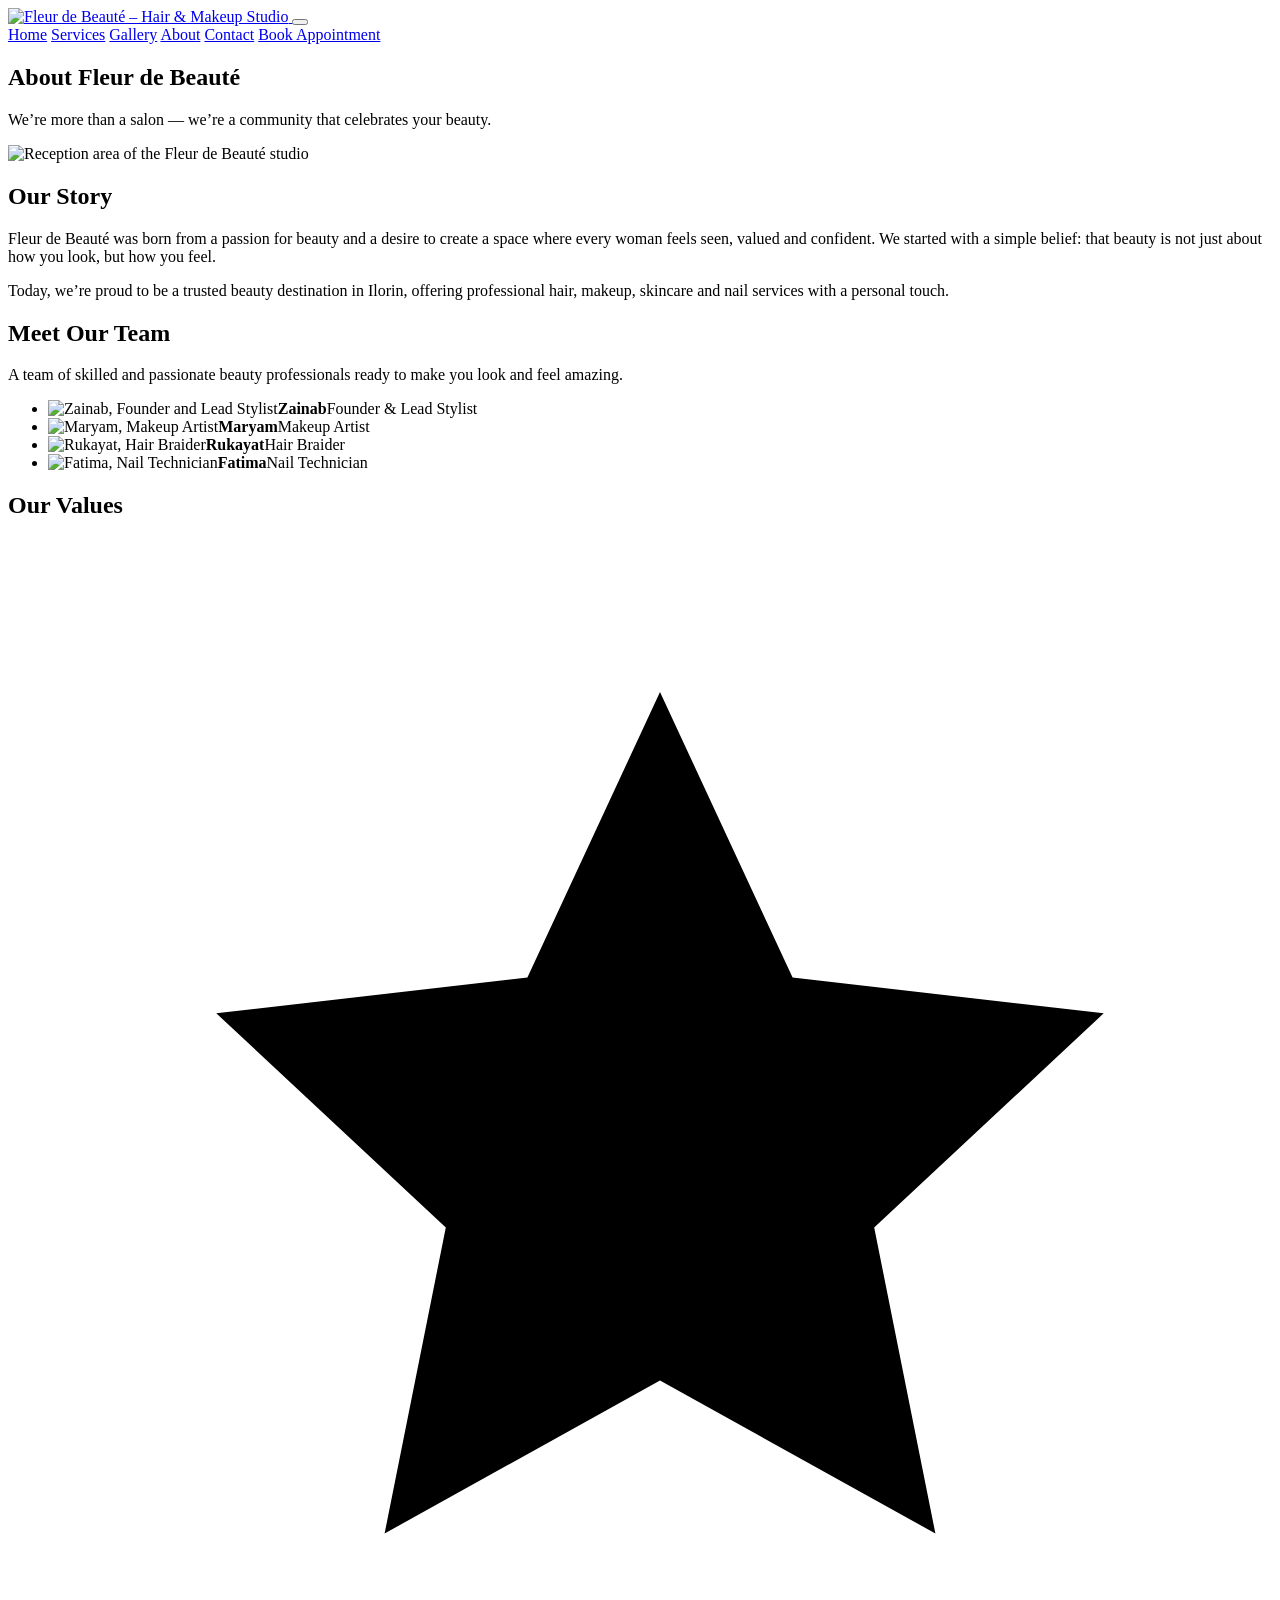
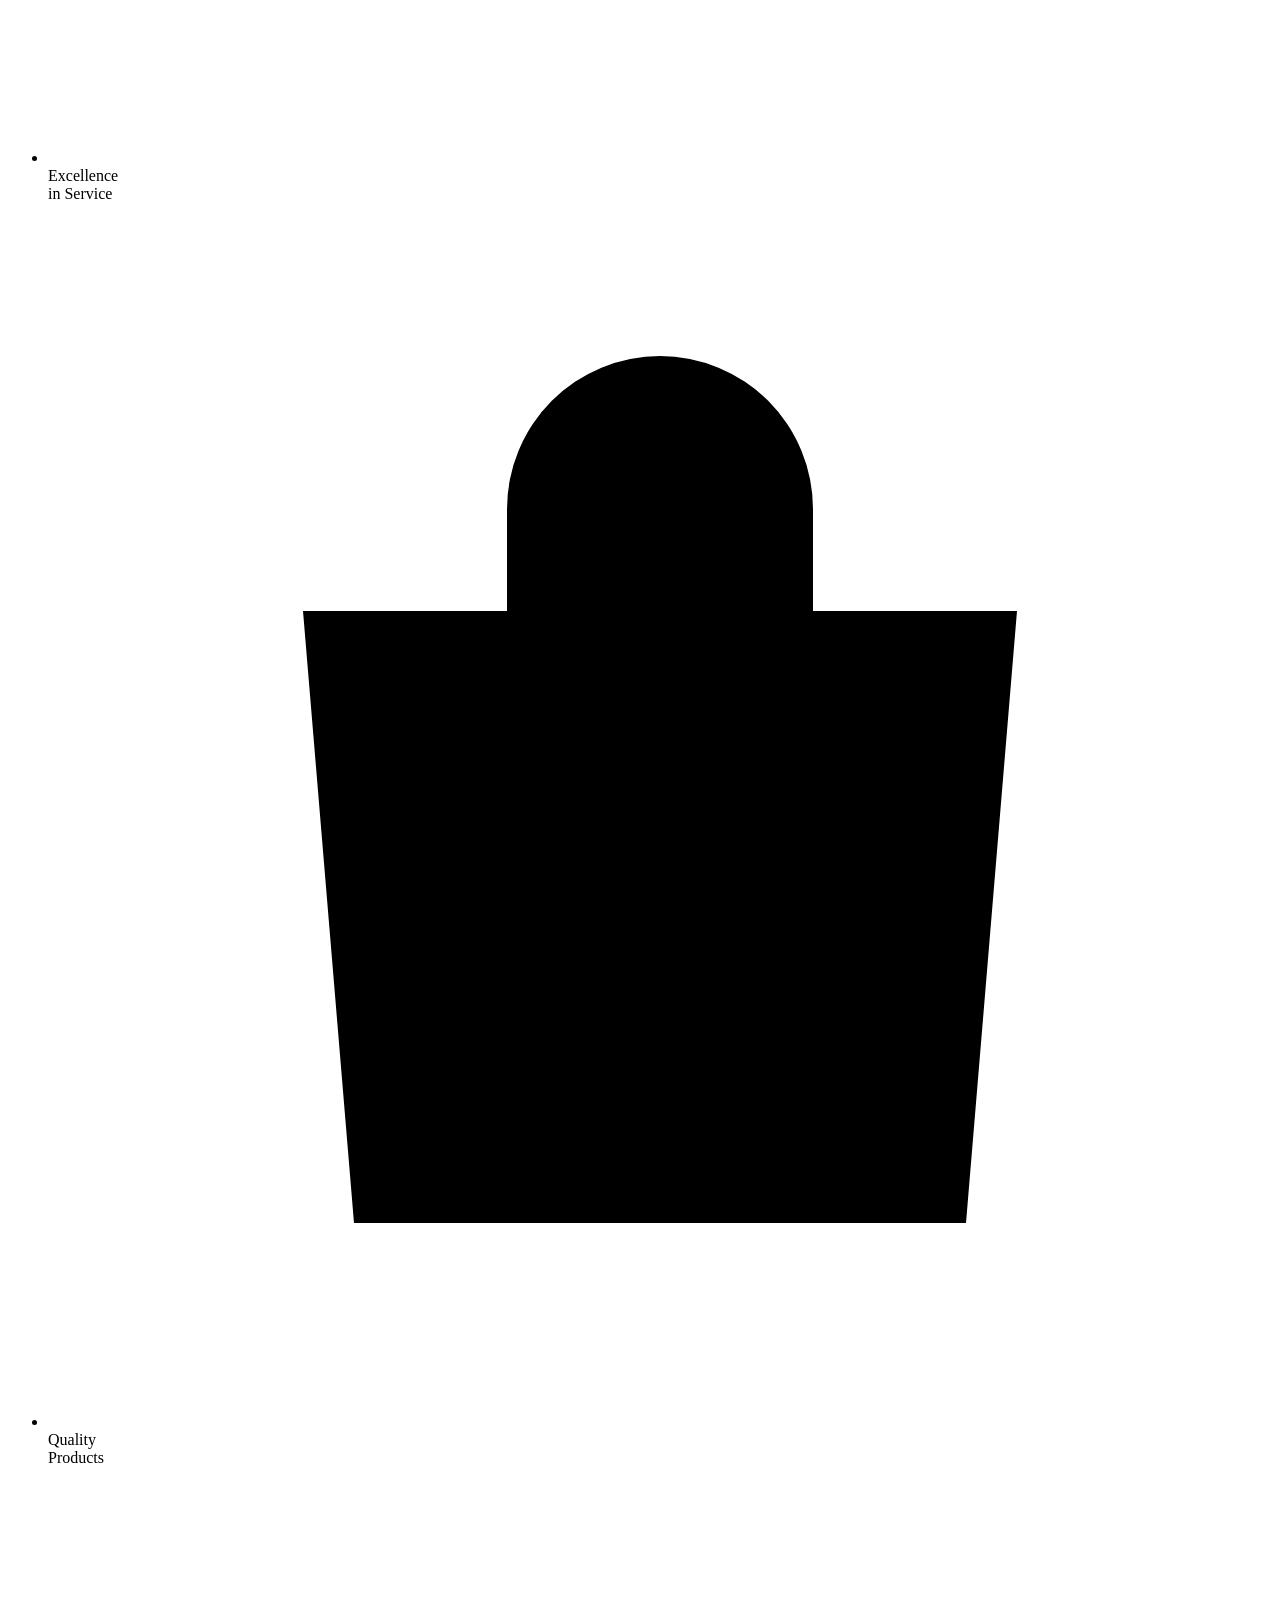
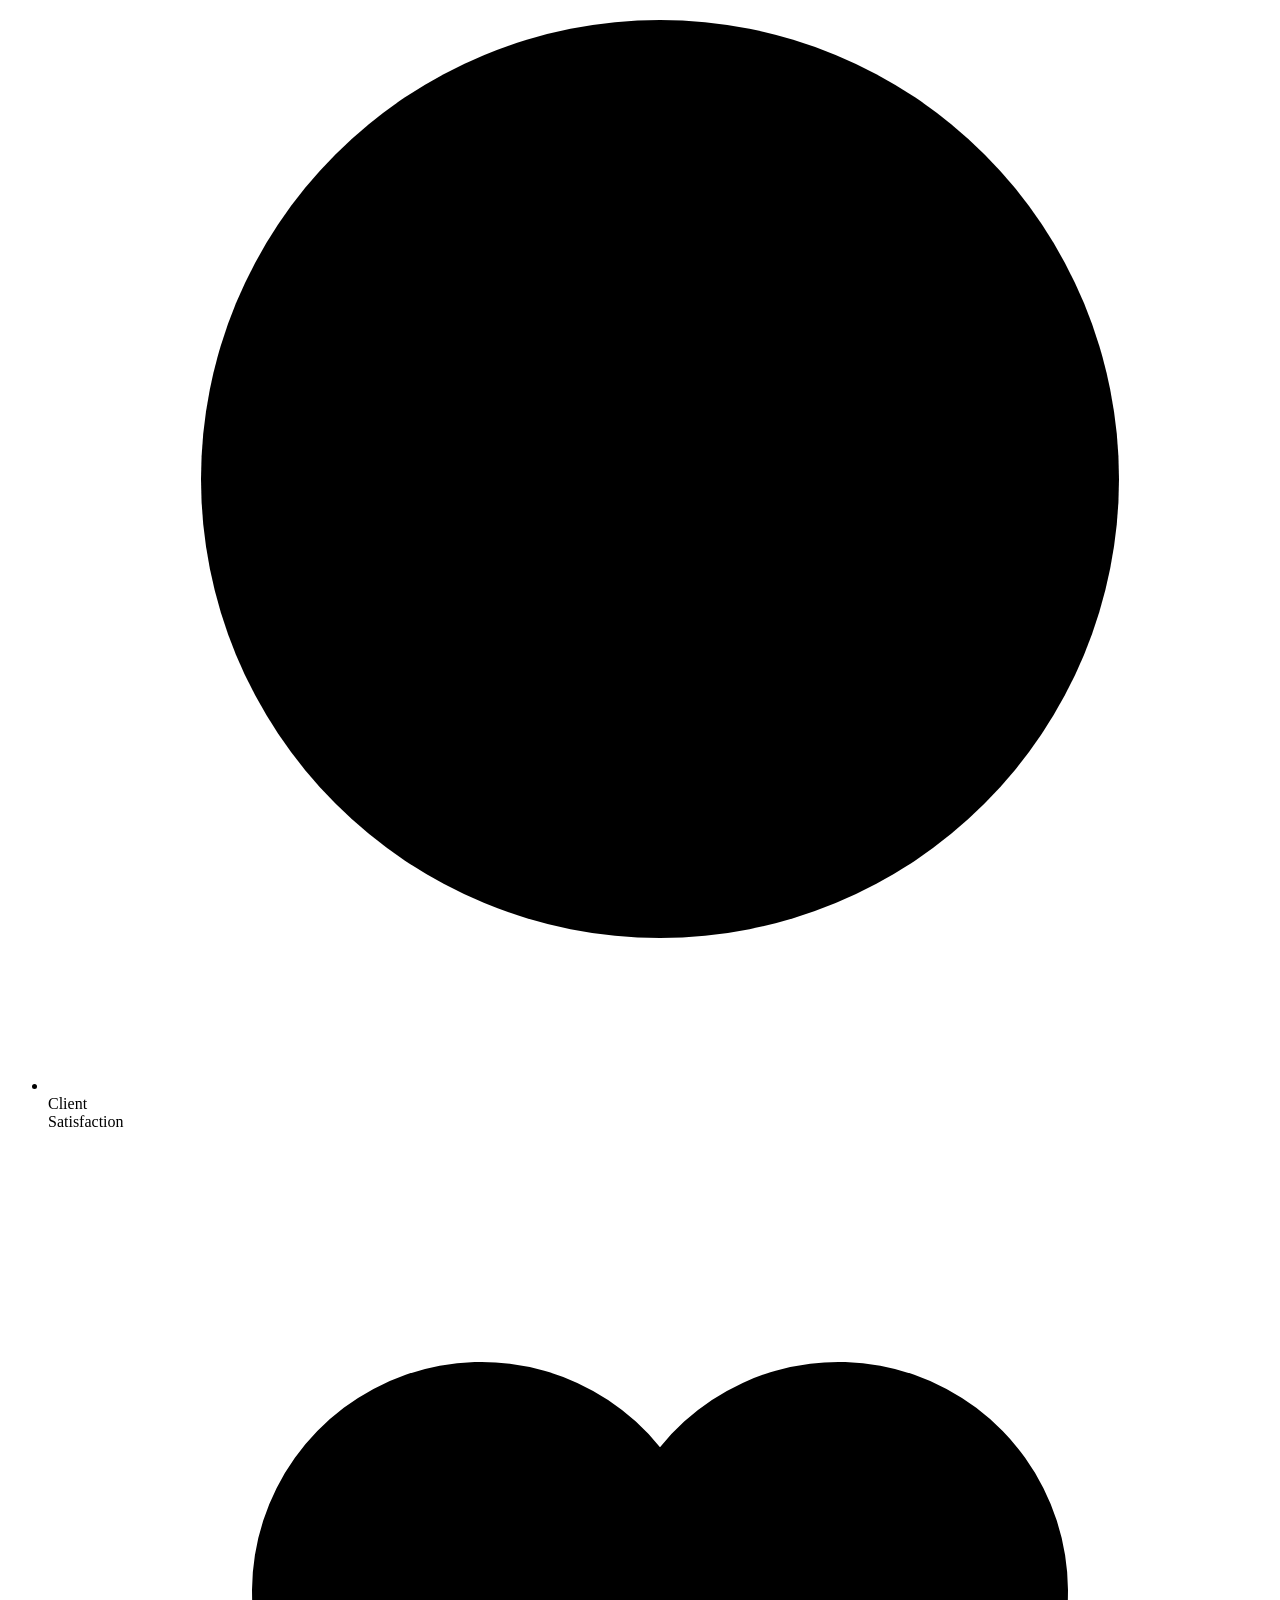
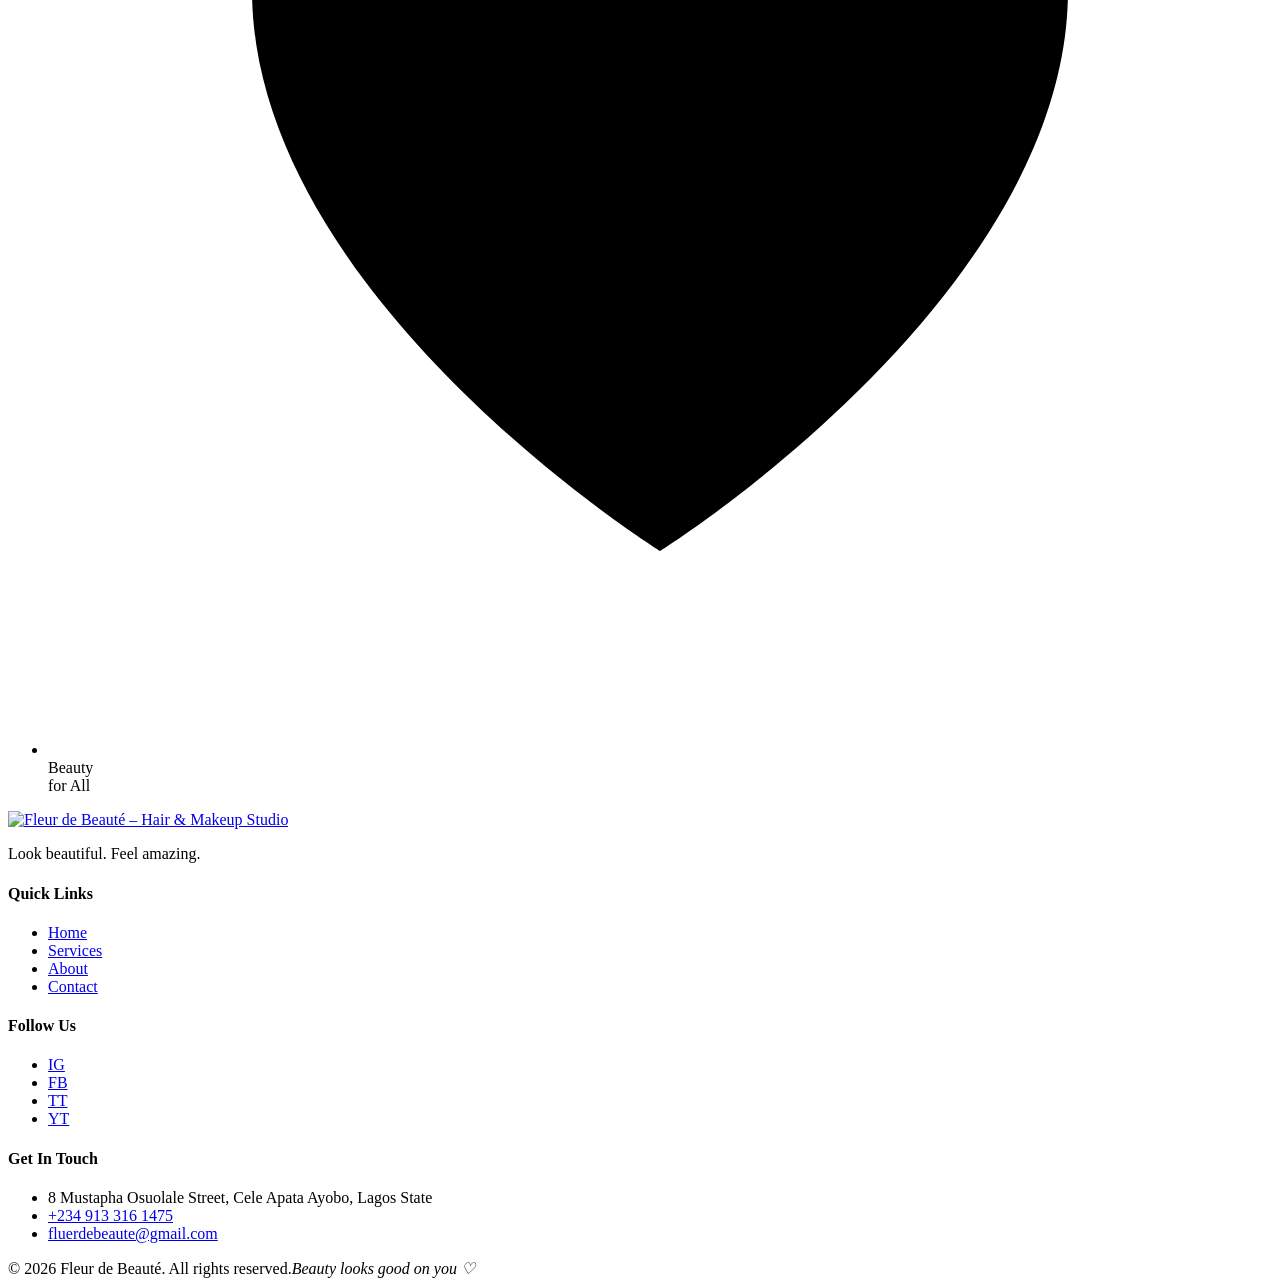
==== about.html @ fd2e27b1 "Add files via upload" ====
<!DOCTYPE html>
<html lang="en">
<head>
<meta charset="UTF-8">
<meta name="viewport" content="width=device-width, initial-scale=1">
<title>About Us | Fleur de Beauté</title>
<meta name="description" content="Meet the team behind Fleur de Beauté, a trusted hair, makeup, skincare and nail studio in Ilorin.">
<link rel="preconnect" href="https://fonts.googleapis.com">
<link rel="preconnect" href="https://fonts.gstatic.com" crossorigin>
<link href="https://fonts.googleapis.com/css2?family=Inter:wght@400;500;600&family=Playfair+Display:wght@500;600&display=swap" rel="stylesheet">
<link rel="stylesheet" href="css/styles.css">
</head>
<body>

<header class="site-header" id="header">
  <div class="container nav">
    <a href="index.html" class="logo" aria-label="Fleur de Beauté home">
      <img src="https://i.ibb.co/hRPr1hKN/file-00000000f8d081f4b2045b2c360dcbd4.png" alt="Fleur de Beauté – Hair &amp; Makeup Studio" class="logo-img">
    </a>
    <button class="menu-toggle" id="menuToggle" aria-expanded="false" aria-controls="menu" aria-label="Toggle menu"><span></span><span></span><span></span></button>
    <nav id="menu" class="menu">
      <a href="index.html">Home</a>
      <a href="services.html">Services</a>
      <a href="gallery.html">Gallery</a>
      <a href="about.html" class="active">About</a>
      <a href="contact.html">Contact</a>
      <a href="contact.html" class="btn btn-gold btn-sm menu-cta">Book Appointment</a>
    </nav>
  </div>
</header>

<main>
  <section class="page-hero">
    <img class="page-hero-img" src="images/about-banner.jpg" alt="" onerror="this.remove()">
    <div class="container">
      <h1>About Fleur de Beauté</h1>
      <p>We’re more than a salon — we’re a community that celebrates your beauty.</p>
    </div>
  </section>

  <section class="section story">
    <div class="container story-grid">
      <img class="ph story-img" src="images/about-story.jpg" alt="Reception area of the Fleur de Beauté studio" onerror="this.classList.add('missing')">
      <div>
        <h2 class="title left">Our Story</h2>
        <p>Fleur de Beauté was born from a passion for beauty and a desire to create a space where every woman feels seen, valued and confident. We started with a simple belief: that beauty is not just about how you look, but how you feel.</p>
        <p>Today, we’re proud to be a trusted beauty destination in Ilorin, offering professional hair, makeup, skincare and nail services with a personal touch.</p>
      </div>
    </div>
  </section>

  <section class="team">
    <div class="container team-grid">
      <div class="team-intro">
        <h2 class="title left">Meet Our Team</h2>
        <p>A team of skilled and passionate beauty professionals ready to make you look and feel amazing.</p>
      </div>
      <ul class="team-list">
        <li class="member"><img class="ph" src="images/team-1.jpg" alt="Zainab, Founder and Lead Stylist" loading="lazy" onerror="this.classList.add('missing')"><b>Zainab</b><span>Founder &amp; Lead Stylist</span></li>
        <li class="member"><img class="ph" src="images/team-2.jpg" alt="Maryam, Makeup Artist" loading="lazy" onerror="this.classList.add('missing')"><b>Maryam</b><span>Makeup Artist</span></li>
        <li class="member"><img class="ph" src="images/team-3.jpg" alt="Rukayat, Hair Braider" loading="lazy" onerror="this.classList.add('missing')"><b>Rukayat</b><span>Hair Braider</span></li>
        <li class="member"><img class="ph" src="images/team-4.jpg" alt="Fatima, Nail Technician" loading="lazy" onerror="this.classList.add('missing')"><b>Fatima</b><span>Nail Technician</span></li>
      </ul>
    </div>
  </section>

  <section class="values">
    <div class="container values-grid">
      <h2 class="title left">Our Values</h2>
      <ul class="values-list">
        <li><svg viewBox="0 0 24 24" aria-hidden="true"><path d="M12 3l2.6 5.6 6.1.7-4.5 4.2 1.2 6L12 16.5 6.6 19.5l1.2-6L3.3 9.3l6.1-.7z"/></svg><span>Excellence<br>in Service</span></li>
        <li><svg viewBox="0 0 24 24" aria-hidden="true"><path d="M5 8h14l-1 12H6zM9 8V6a3 3 0 016 0v2"/></svg><span>Quality<br>Products</span></li>
        <li><svg viewBox="0 0 24 24" aria-hidden="true"><circle cx="12" cy="12" r="9"/><path d="M8.5 14c1 1.8 2.2 2.5 3.5 2.5s2.5-.7 3.5-2.5M9 10h.01M15 10h.01"/></svg><span>Client<br>Satisfaction</span></li>
        <li><svg viewBox="0 0 24 24" aria-hidden="true"><path d="M12 20s-8-5-8-11a4.5 4.5 0 018-2.8A4.5 4.5 0 0120 9c0 6-8 11-8 11z"/></svg><span>Beauty<br>for All</span></li>
      </ul>
    </div>
  </section>
</main>

<footer class="site-footer">
  <div class="container footer-grid">
    <div class="f-brand">
      <a href="index.html" class="logo" aria-label="Fleur de Beauté home"><img src="https://i.ibb.co/hRPr1hKN/file-00000000f8d081f4b2045b2c360dcbd4.png" alt="Fleur de Beauté – Hair &amp; Makeup Studio" class="logo-img"></a>
      <p>Look beautiful. Feel amazing.</p>
    </div>
    <div><h4>Quick Links</h4><ul><li><a href="index.html">Home</a></li><li><a href="services.html">Services</a></li><li><a href="about.html">About</a></li><li><a href="contact.html">Contact</a></li></ul></div>
    <div><h4>Follow Us</h4><ul class="social"><li><a href="#" aria-label="Instagram">IG</a></li><li><a href="#" aria-label="Facebook">FB</a></li><li><a href="#" aria-label="TikTok">TT</a></li><li><a href="#" aria-label="YouTube">YT</a></li></ul></div>
    <div><h4>Get In Touch</h4><ul class="contact"><li>8 Mustapha Osuolale Street, Cele Apata Ayobo, Lagos State</li><li><a href="tel:+2349133161475">+234 913 316 1475</a></li><li><a href="mailto:fluerdebeaute@gmail.com">fluerdebeaute@gmail.com</a></li></ul></div>
  </div>
  <div class="container footer-bottom"><span>© <span id="year">2026</span> Fleur de Beauté. All rights reserved.</span><em>Beauty looks good on you ♡</em></div>
</footer>

<script src="js/config.js" defer></script>
<script src="js/main.js" defer></script>
<script src="js/forms.js" defer></script>
</body>
</html>
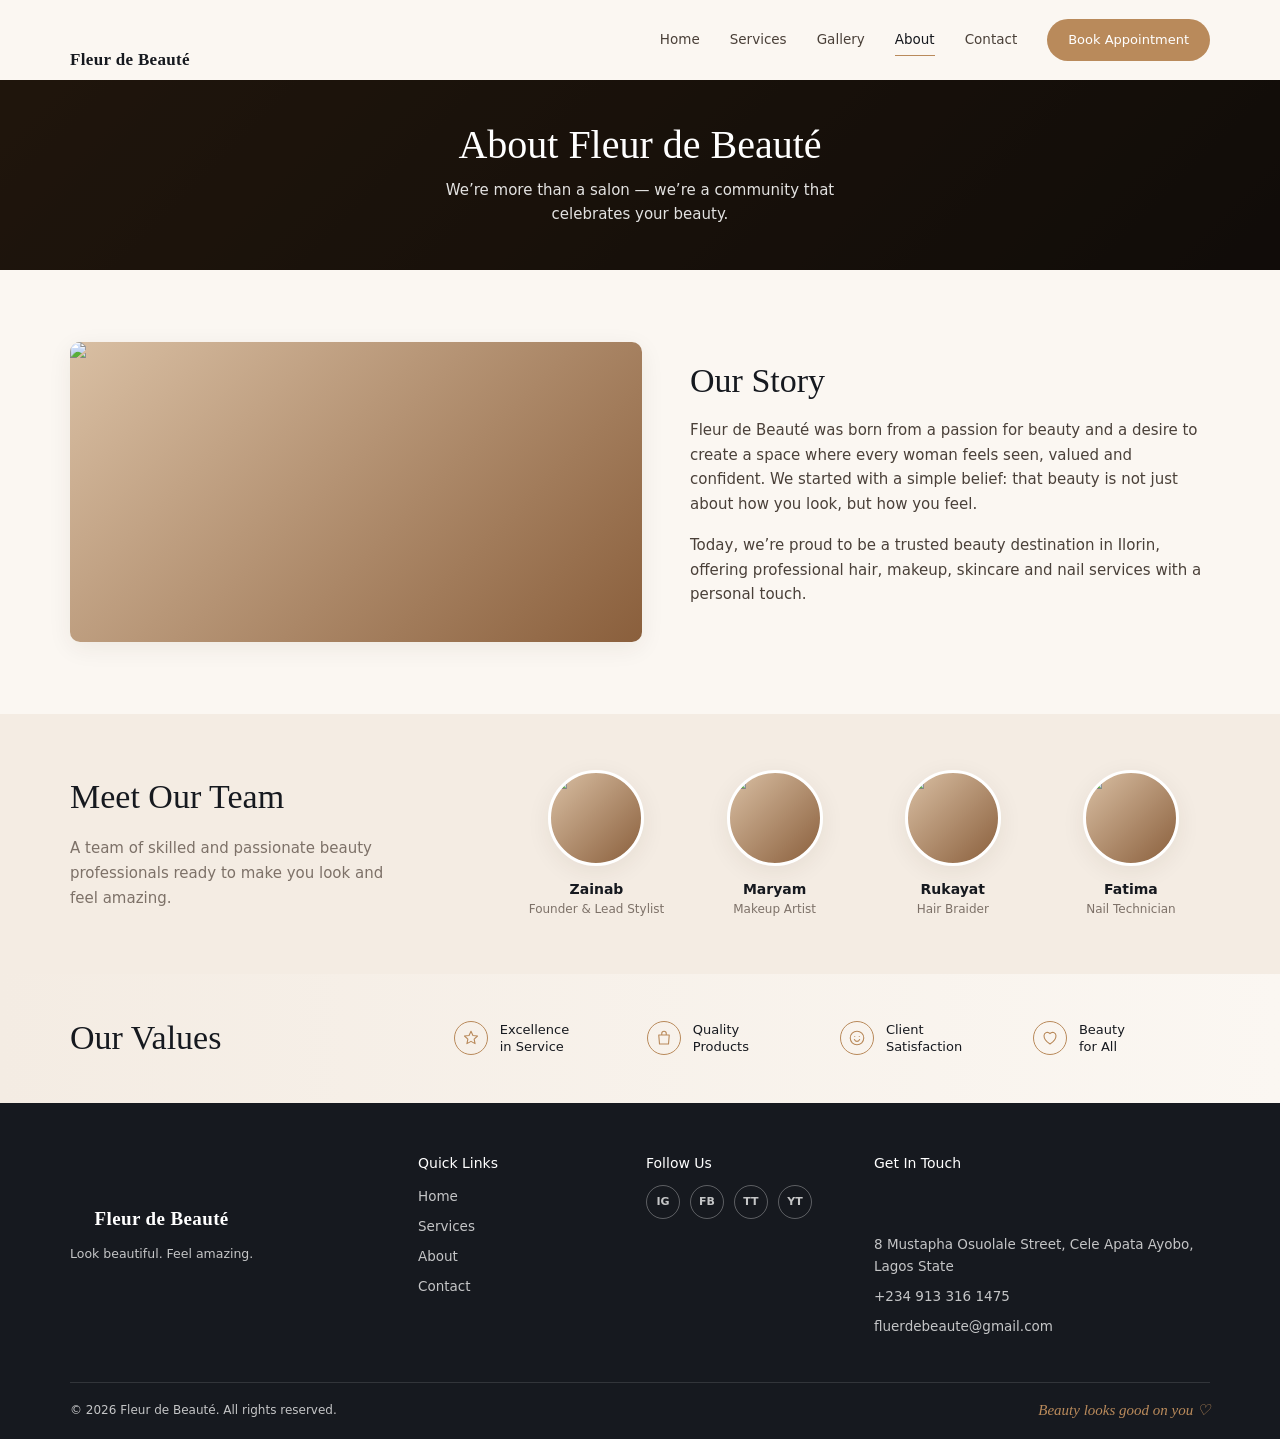
==== commit 45a91fe3: "Add files via upload" ====
--- a/about.html
+++ b/about.html
@@ -8,15 +8,13 @@
 <link rel="preconnect" href="https://fonts.googleapis.com">
 <link rel="preconnect" href="https://fonts.gstatic.com" crossorigin>
 <link href="https://fonts.googleapis.com/css2?family=Inter:wght@400;500;600&family=Playfair+Display:wght@500;600&display=swap" rel="stylesheet">
-<link rel="stylesheet" href="css/styles.css">
+<link rel="stylesheet" href="styles.css">
 </head>
 <body>
 
 <header class="site-header" id="header">
   <div class="container nav">
-    <a href="index.html" class="logo" aria-label="Fleur de Beauté home">
-      <img src="https://i.ibb.co/hRPr1hKN/file-00000000f8d081f4b2045b2c360dcbd4.png" alt="Fleur de Beauté – Hair &amp; Makeup Studio" class="logo-img">
-    </a>
+    <a href="index.html" class="brand" aria-label="Fleur de Beauté home"><img src="https://res.cloudinary.com/bdzg7lac/image/upload/v1794181742/logo_cbsgyx.png" alt="" class="brand-logo"><span class="brand-name">Fleur de Beauté</span></a>
     <button class="menu-toggle" id="menuToggle" aria-expanded="false" aria-controls="menu" aria-label="Toggle menu"><span></span><span></span><span></span></button>
     <nav id="menu" class="menu">
       <a href="index.html">Home</a>
@@ -31,7 +29,7 @@
 
 <main>
   <section class="page-hero">
-    <img class="page-hero-img" src="images/about-banner.jpg" alt="" onerror="this.remove()">
+    <img class="page-hero-img" src="https://i.ibb.co/KcrNH6wH/60c9ad6731c34f6d284fae19977c045b-2.jpg" alt="" onerror="this.remove()">
     <div class="container">
       <h1>About Fleur de Beauté</h1>
       <p>We’re more than a salon — we’re a community that celebrates your beauty.</p>
@@ -80,7 +78,7 @@
 <footer class="site-footer">
   <div class="container footer-grid">
     <div class="f-brand">
-      <a href="index.html" class="logo" aria-label="Fleur de Beauté home"><img src="https://i.ibb.co/hRPr1hKN/file-00000000f8d081f4b2045b2c360dcbd4.png" alt="Fleur de Beauté – Hair &amp; Makeup Studio" class="logo-img"></a>
+      <a href="index.html" class="brand" aria-label="Fleur de Beauté home"><img src="https://res.cloudinary.com/bdzg7lac/image/upload/v1794181742/logo_cbsgyx.png" alt="" class="brand-logo"><span class="brand-name">Fleur de Beauté</span></a>
       <p>Look beautiful. Feel amazing.</p>
     </div>
     <div><h4>Quick Links</h4><ul><li><a href="index.html">Home</a></li><li><a href="services.html">Services</a></li><li><a href="about.html">About</a></li><li><a href="contact.html">Contact</a></li></ul></div>
@@ -90,8 +88,8 @@
   <div class="container footer-bottom"><span>© <span id="year">2026</span> Fleur de Beauté. All rights reserved.</span><em>Beauty looks good on you ♡</em></div>
 </footer>
 
-<script src="js/config.js" defer></script>
-<script src="js/main.js" defer></script>
-<script src="js/forms.js" defer></script>
+<script src="config.js" defer></script>
+<script src="main.js" defer></script>
+<script src="forms.js" defer></script>
 </body>
 </html>
--- a/styles.css
+++ b/styles.css
@@ -0,0 +1,266 @@
+:root{
+  --cream:#fbf7f2; --sand:#f4ece3; --white:#fff;
+  --gold:#b98a5b; --gold-d:#9c7248;
+  --ink:#16191f; --text:#4a4039; --muted:#7d7168; --line:#eadfd3;
+  --serif:"Playfair Display",Georgia,serif; --sans:"Inter",system-ui,sans-serif;
+  --radius:10px; --shadow:0 6px 24px rgba(60,40,20,.07);
+}
+*,*::before,*::after{box-sizing:border-box}
+html{scroll-behavior:smooth;scroll-padding-top:90px}
+body{margin:0;font:400 15px/1.65 var(--sans);color:var(--text);background:var(--cream);-webkit-font-smoothing:antialiased}
+img{max-width:100%;display:block}
+a{color:inherit;text-decoration:none}
+ul{list-style:none;margin:0;padding:0}
+:focus-visible{outline:2px solid var(--gold);outline-offset:3px}
+.container{width:min(1140px,100% - 40px);margin-inline:auto}
+
+/* Buttons */
+.btn{display:inline-flex;align-items:center;gap:8px;padding:13px 26px;border-radius:999px;font-weight:500;font-size:14px;border:1px solid transparent;cursor:pointer;transition:background .2s,color .2s,border-color .2s}
+.btn-sm{padding:9px 20px;font-size:13px}
+.btn-gold{background:var(--gold);color:#fff}
+.btn-gold:hover{background:var(--gold-d)}
+.btn-ghost{border-color:rgba(255,255,255,.7);color:#fff}
+.btn-ghost:hover{background:#fff;color:var(--ink)}
+
+/* Header */
+.site-header{position:sticky;top:0;z-index:50;background:rgba(251,247,242,.94);backdrop-filter:blur(8px);transition:box-shadow .25s}
+.site-header.scrolled{box-shadow:0 2px 14px rgba(60,40,20,.08)}
+.nav{display:flex;align-items:center;justify-content:space-between;height:80px}
+/* Brand lockup: logo centred above the name (header + footer) */
+.brand{display:inline-flex;flex-direction:column;align-items:center;gap:3px;line-height:1;text-align:center}
+.brand-logo{height:36px;width:auto}
+.brand-name{font:600 17px var(--serif);color:var(--ink);letter-spacing:.02em;white-space:nowrap}
+.menu{display:flex;align-items:center;gap:30px;font-size:13.5px}
+.menu a:not(.btn){padding:4px 0;border-bottom:1.5px solid transparent}
+.menu a:not(.btn):hover,.menu a.active{border-color:var(--gold);color:var(--ink)}
+.menu-toggle{display:none;background:none;border:0;padding:8px;cursor:pointer}
+.menu-toggle span{display:block;width:22px;height:2px;background:var(--ink);margin:5px 0;transition:transform .25s,opacity .25s}
+.menu-toggle[aria-expanded="true"] span:nth-child(1){transform:translateY(7px) rotate(45deg)}
+.menu-toggle[aria-expanded="true"] span:nth-child(2){opacity:0}
+.menu-toggle[aria-expanded="true"] span:nth-child(3){transform:translateY(-7px) rotate(-45deg)}
+
+/* Hero */
+.hero{position:relative;min-height:560px;display:flex;align-items:center;color:#fff;background:radial-gradient(circle at 78% 40%,#6b4a2c 0,#2a1d12 45%,#14100c 100%);overflow:hidden}
+.hero-img{position:absolute;inset:0;width:100%;height:100%;object-fit:cover;object-position:right center}
+.hero::after{content:"";position:absolute;inset:0;background:linear-gradient(90deg,rgba(15,11,8,.92) 0,rgba(15,11,8,.6) 45%,transparent 75%)}
+.hero-inner{position:relative;z-index:1;padding-block:80px;animation:rise .9s ease both}
+.hero-inner>*{max-width:520px}
+.kicker{font-size:12px;letter-spacing:.2em;text-transform:uppercase;color:var(--gold);margin:0 0 18px}
+h1{font:500 clamp(36px,5.2vw,58px)/1.12 var(--serif);margin:0 0 22px}
+.lead{color:rgba(255,255,255,.88);margin:0 0 32px}
+.actions{display:flex;flex-wrap:wrap;gap:14px}
+@keyframes rise{from{opacity:0;transform:translateY(18px)}to{opacity:1;transform:none}}
+
+/* Sections */
+.section{padding:72px 0}
+.eyebrow{text-align:center;font-size:11px;letter-spacing:.2em;text-transform:uppercase;color:var(--muted);margin:0 0 6px}
+.title{font:500 clamp(26px,3.4vw,34px)/1.2 var(--serif);color:var(--ink);text-align:center;margin:0 0 40px}
+.eyebrow.left,.title.left{text-align:left}
+.title.left{margin-bottom:18px}
+
+/* Services */
+.service-grid{display:grid;grid-template-columns:repeat(6,1fr);gap:16px}
+.service-card{background:var(--white);border:1px solid var(--line);border-radius:var(--radius);padding:26px 16px 20px;text-align:center;box-shadow:var(--shadow);transition:transform .2s,border-color .2s}
+.service-card:hover{transform:translateY(-3px);border-color:var(--gold)}
+.service-card svg{width:46px;height:46px;margin:0 auto 14px;fill:none;stroke:var(--gold);stroke-width:1.4;stroke-linecap:round;stroke-linejoin:round}
+.service-card h3{font:500 15px var(--sans);color:var(--ink);margin:0 0 6px}
+.service-card p{font-size:12.5px;color:var(--muted);margin:0 0 14px;line-height:1.5}
+.more{font-size:12px;color:var(--gold-d);font-weight:500}
+
+/* Image placeholders (shown until real photos are added) */
+.ph{width:100%;height:100%;object-fit:cover;border-radius:var(--radius);background:linear-gradient(135deg,#d9bfa3,#8a5f3c)}
+.ph.missing{font-size:0;min-height:160px}
+
+/* About */
+.about{background:var(--cream)}
+.about-grid{display:grid;grid-template-columns:1.05fr 1fr;gap:56px;align-items:center}
+.about-photos{display:grid;grid-template-columns:1.2fr 1fr;grid-template-rows:1fr 1fr;gap:14px;height:400px}
+.about-photos .tall{grid-row:span 2}
+.about-copy p{margin:0 0 22px}
+.badges{display:flex;flex-wrap:wrap;gap:22px;margin-bottom:26px}
+.badges li{display:flex;align-items:center;gap:10px;font-size:12.5px;line-height:1.3;max-width:110px;color:var(--ink)}
+.badges svg{flex:none;width:26px;height:26px;fill:none;stroke:var(--gold);stroke-width:1.5;stroke-linejoin:round;stroke-linecap:round}
+
+/* Why us */
+.why{background:var(--sand)}
+.why-grid{display:grid;grid-template-columns:1fr 1.1fr;gap:56px;align-items:center}
+.salon{height:300px}
+.checks{display:grid;grid-template-columns:1fr 1fr;gap:22px 28px}
+.checks li{position:relative;padding-left:32px;display:flex;flex-direction:column}
+.checks li::before{content:"✓";position:absolute;left:0;top:1px;width:22px;height:22px;border-radius:50%;background:var(--gold);color:#fff;font-size:12px;display:grid;place-items:center}
+.checks b{font-weight:600;color:var(--ink);font-size:14px}
+.checks span{font-size:12.5px;color:var(--muted);line-height:1.5}
+
+/* Reviews */
+.reviews{display:grid;grid-template-columns:repeat(3,1fr);gap:20px}
+.review{margin:0;background:var(--white);border:1px solid var(--line);border-radius:var(--radius);padding:24px;box-shadow:var(--shadow)}
+.who{display:flex;gap:14px;align-items:flex-start}
+.avatar{flex:none;width:46px;height:46px;border-radius:50%;background:linear-gradient(135deg,#c79a6d,#7b4f2c);color:#fff;display:grid;place-items:center;font:600 16px var(--serif)}
+blockquote{margin:0 0 8px;font-size:13.5px;line-height:1.6}
+figcaption{font-size:13px;font-weight:600;color:var(--ink)}
+.stars{color:#e8923a;letter-spacing:3px;margin:12px 0 0 60px;font-size:15px}
+
+/* Footer */
+.site-footer{background:var(--ink);color:rgba(255,255,255,.75);padding-top:52px;font-size:13.5px}
+.site-footer .brand-logo{height:50px}
+.site-footer .brand-name{color:#fff;font-size:19px}
+.footer-grid{display:grid;grid-template-columns:1.3fr .8fr .8fr 1.4fr;gap:36px;padding-bottom:36px}
+.f-brand{display:flex;flex-direction:column;align-items:center;width:fit-content;text-align:center}
+.f-brand p{margin:14px 0 0;font-size:12.5px}
+.site-footer h4{color:#fff;font:500 14px var(--sans);margin:0 0 14px}
+.site-footer li{margin-bottom:8px}
+.site-footer a:hover{color:var(--gold)}
+.social{display:flex;gap:10px}
+.social a{width:34px;height:34px;border:1px solid rgba(255,255,255,.3);border-radius:50%;display:grid;place-items:center;font-size:11px;font-weight:600}
+.footer-bottom{display:flex;justify-content:space-between;gap:12px;flex-wrap:wrap;border-top:1px solid rgba(255,255,255,.12);padding-block:18px;font-size:12px}
+.footer-bottom em{font:italic 15px var(--serif);color:var(--gold)}
+
+/* Responsive */
+@media (max-width:980px){
+  .service-grid{grid-template-columns:repeat(3,1fr)}
+  .about-grid,.why-grid{grid-template-columns:1fr;gap:36px}
+  .reviews{grid-template-columns:1fr}
+  .footer-grid{grid-template-columns:1fr 1fr}
+}
+@media (max-width:760px){
+  .menu-toggle{display:block}
+  .menu{position:absolute;top:80px;left:0;right:0;flex-direction:column;align-items:flex-start;gap:0;background:var(--cream);padding:8px 20px 20px;border-top:1px solid var(--line);box-shadow:0 12px 20px rgba(60,40,20,.08);display:none}
+  .menu.open{display:flex}
+  .menu a{padding:12px 0;width:100%}
+  .menu-cta{width:auto!important;margin-top:8px;justify-content:center}
+  .hero{min-height:520px}
+  .hero::after{background:rgba(15,11,8,.7)}
+}
+@media (max-width:560px){
+  .service-grid{grid-template-columns:repeat(2,1fr)}
+  .checks,.footer-grid{grid-template-columns:1fr}
+  .about-photos{height:320px}
+  .section{padding:52px 0}
+}
+@media (prefers-reduced-motion:reduce){*{animation:none!important;transition:none!important;scroll-behavior:auto!important}}
+
+/* ---------- Inner page hero (shared by Services, Gallery, About, Contact) ---------- */
+.page-hero{position:relative;display:grid;place-items:center;text-align:center;min-height:190px;padding:40px 0;color:#fff;background:linear-gradient(135deg,#3b2815,#14100c);overflow:hidden}
+.page-hero-img{position:absolute;inset:0;width:100%;height:100%;object-fit:cover}
+.page-hero::after{content:"";position:absolute;inset:0;background:rgba(15,11,8,.62)}
+.page-hero .container{position:relative;z-index:1}
+.page-hero h1{font-size:clamp(30px,4vw,40px);margin:0 0 10px}
+.page-hero p{margin:0 auto;max-width:420px;color:rgba(255,255,255,.88)}
+
+/* ---------- Services page ---------- */
+.svc-grid{display:grid;grid-template-columns:repeat(3,1fr);gap:24px}
+.svc-card{background:var(--white);border:1px solid var(--line);border-radius:var(--radius);overflow:hidden;box-shadow:var(--shadow);display:flex;flex-direction:column}
+.svc-card .ph{height:190px;border-radius:0}
+.svc-body{padding:20px 22px 24px;display:flex;flex-direction:column;flex:1;align-items:flex-start}
+.svc-body h2{font:500 19px var(--serif);color:var(--ink);margin:0 0 8px}
+.svc-body p{margin:0 0 14px;font-size:13.5px;color:var(--muted)}
+.svc-body .price{margin:auto 0 16px;color:var(--text)}
+.svc-body .price strong{color:var(--gold-d);font-weight:600;font-size:15px}
+.cta-wrap{padding-bottom:72px}
+.cta-banner{position:relative;border-radius:var(--radius);overflow:hidden;min-height:170px;display:flex;align-items:center;background:linear-gradient(135deg,#2a1d12,#0f0b08);color:#fff}
+.cta-img{position:absolute;inset:0;width:100%;height:100%;object-fit:cover;object-position:right center}
+.cta-banner::after{content:"";position:absolute;inset:0;background:linear-gradient(90deg,rgba(10,8,6,.9) 25%,transparent 85%)}
+.cta-copy{position:relative;z-index:1;padding:32px 40px}
+.cta-title{font:italic 500 clamp(22px,3vw,28px)/1.35 var(--serif);margin:0 0 20px}
+@media (max-width:980px){.svc-grid{grid-template-columns:repeat(2,1fr)}}
+@media (max-width:620px){.svc-grid{grid-template-columns:1fr}.cta-copy{padding:28px 24px}}
+
+/* ---------- Gallery page ---------- */
+.gallery{padding-top:48px}
+.chips{display:flex;flex-wrap:wrap;justify-content:center;gap:12px;margin-bottom:36px}
+.chip{font:500 13px var(--sans);padding:9px 24px;border-radius:999px;border:1px solid var(--line);background:var(--white);color:var(--text);cursor:pointer;transition:background .2s,color .2s,border-color .2s}
+.chip:hover{border-color:var(--gold)}
+.chip.is-active{background:var(--ink);border-color:var(--ink);color:#fff}
+.g-grid{display:grid;grid-template-columns:repeat(4,1fr);gap:16px}
+.g-item{margin:0;aspect-ratio:1/1.1;border-radius:var(--radius);overflow:hidden;box-shadow:var(--shadow)}
+.g-item[hidden]{display:none}
+.g-item .ph{border-radius:0;transition:transform .4s}
+.g-item:hover .ph{transform:scale(1.04)}
+.g-empty{text-align:center;color:var(--muted);margin:20px 0 0}
+.g-cta{text-align:center;margin-top:44px}
+@media (max-width:980px){.g-grid{grid-template-columns:repeat(3,1fr)}}
+@media (max-width:700px){.g-grid{grid-template-columns:repeat(2,1fr);gap:12px}}
+
+/* ---------- About page ---------- */
+.story-grid{display:grid;grid-template-columns:1.1fr 1fr;gap:48px;align-items:center}
+.story-img{height:300px;box-shadow:var(--shadow)}
+.story p{margin:0 0 16px}
+.story .title{margin-bottom:16px}
+.team{background:var(--sand);padding:56px 0}
+.team-grid{display:grid;grid-template-columns:1fr 1.7fr;gap:40px;align-items:center}
+.team-intro p{margin:0;max-width:320px;color:var(--muted)}
+.team-list{display:grid;grid-template-columns:repeat(4,1fr);gap:20px;text-align:center}
+.member{display:flex;flex-direction:column;align-items:center}
+.member .ph{width:96px;height:96px;border-radius:50%;margin-bottom:12px;border:3px solid var(--white);box-shadow:var(--shadow)}
+.member .ph.missing{min-height:96px}
+.member b{font-weight:600;color:var(--ink);font-size:14px}
+.member span{font-size:12px;color:var(--muted);line-height:1.4}
+.values{padding:44px 0;background:linear-gradient(90deg,var(--sand),var(--cream))}
+.values-grid{display:grid;grid-template-columns:1fr 2.2fr;gap:40px;align-items:center}
+.values .title{margin:0}
+.values-list{display:grid;grid-template-columns:repeat(4,1fr);gap:16px}
+.values-list li{display:flex;align-items:center;gap:12px;font-size:13px;line-height:1.35;color:var(--ink)}
+.values-list svg{flex:none;width:34px;height:34px;padding:7px;border:1px solid var(--gold);border-radius:50%;fill:none;stroke:var(--gold);stroke-width:1.5;stroke-linecap:round;stroke-linejoin:round}
+@media (max-width:980px){
+  .story-grid,.team-grid,.values-grid{grid-template-columns:1fr;gap:28px}
+  .team-intro p{max-width:none}
+}
+@media (max-width:620px){
+  .team-list{grid-template-columns:repeat(2,1fr);row-gap:28px}
+  .values-list{grid-template-columns:1fr 1fr}
+}
+
+/* ---------- Contact page ---------- */
+.contact{padding-top:48px}
+.contact-grid{display:grid;grid-template-columns:1.05fr 1fr;gap:0;align-items:start}
+.contact-form-wrap{padding-right:48px;border-right:1px solid var(--line)}
+.contact-info{padding-left:48px}
+.form-title{font:500 20px var(--serif);color:var(--ink);margin:0 0 22px}
+.field{margin-bottom:16px}
+.field label{display:block;font-size:13px;font-weight:500;color:var(--ink);margin-bottom:6px}
+.req{color:#c0392b}
+.field input,.field textarea{width:100%;font:400 14px var(--sans);color:var(--ink);background:var(--white);border:1px solid var(--line);border-radius:8px;padding:11px 14px;transition:border-color .2s,box-shadow .2s}
+.field textarea{resize:vertical;min-height:120px}
+.field input::placeholder,.field textarea::placeholder{color:#b3a79c}
+.field input:focus,.field textarea:focus{outline:none;border-color:var(--gold);box-shadow:0 0 0 3px rgba(185,138,91,.18)}
+.field.invalid input,.field.invalid textarea{border-color:#c0392b}
+.err{display:block;min-height:0;font-size:12px;color:#c0392b;margin-top:4px}
+.form-status{margin:14px 0 0;font-size:13.5px}
+.form-status.ok{color:#2f7a4d}
+.form-status.fail{color:#c0392b}
+.info-list{display:grid;gap:24px;margin-bottom:28px}
+.info-list li{display:flex;gap:16px;align-items:flex-start}
+.c-ic{flex:none;width:46px;height:46px;border-radius:50%;background:#f3e1cd;display:grid;place-items:center}
+.c-ic svg{width:22px;height:22px;fill:none;stroke:var(--gold-d);stroke-width:1.6;stroke-linecap:round;stroke-linejoin:round}
+.info-list h3{font:600 14px var(--sans);color:var(--ink);margin:0 0 2px}
+.info-list p{margin:0;font-size:13.5px;line-height:1.55}
+.info-list a:hover{color:var(--gold-d)}
+.map{position:relative;height:190px;border-radius:var(--radius);overflow:hidden;border:1px solid var(--line);background:#ece6df repeating-linear-gradient(45deg,transparent 0 22px,rgba(255,255,255,.55) 22px 24px)}
+.map-img{position:absolute;inset:0;width:100%;height:100%;object-fit:cover}
+.map-pin{position:absolute;left:50%;top:50%;transform:translate(-50%,-50%);display:flex;align-items:center;gap:8px;background:rgba(255,255,255,.88);padding:8px 14px;border-radius:8px;font-size:13px;line-height:1.35;color:var(--ink)}
+.map-pin svg{width:30px;height:30px;fill:#d1432f}
+.map-pin p{margin:0}
+@media (max-width:860px){
+  .contact-grid{grid-template-columns:1fr;gap:40px}
+  .contact-form-wrap{padding-right:0;border-right:0}
+  .contact-info{padding-left:0}
+}
+
+/* ---------- Booking & review dialogs ---------- */
+.btn-outline{background:transparent;border-color:var(--gold);color:var(--gold-d)}
+.btn-outline:hover{background:var(--gold);color:#fff}
+.reviews-cta{text-align:center;margin-top:32px}
+.modal{width:min(480px,92vw);max-height:92vh;border:0;border-radius:14px;padding:0;background:var(--cream);color:var(--text);box-shadow:0 24px 60px rgba(20,12,6,.35)}
+.modal::backdrop{background:rgba(15,11,8,.6)}
+.modal-form{position:relative;padding:30px 28px 26px}
+.modal-form h2{font:500 22px var(--serif);color:var(--ink);margin:0 0 20px}
+.modal-x{position:absolute;top:10px;right:14px;background:none;border:0;font-size:28px;line-height:1;color:var(--muted);cursor:pointer}
+.modal .field{margin-bottom:14px}
+.field select{width:100%;font:400 14px var(--sans);color:var(--ink);background:var(--white);border:1px solid var(--line);border-radius:8px;padding:11px 14px}
+.field select:focus{outline:none;border-color:var(--gold);box-shadow:0 0 0 3px rgba(185,138,91,.18)}
+.field.invalid select{border-color:#c0392b}
+.field-row{display:grid;grid-template-columns:1fr 1fr;gap:14px}
+.modal-actions{display:flex;flex-wrap:wrap;gap:10px;margin-top:6px}
+
+.hint{margin:-6px 0 14px;font-size:12px;color:var(--muted)}
+.modal .form-status a{text-decoration:underline;color:var(--gold-d)}
